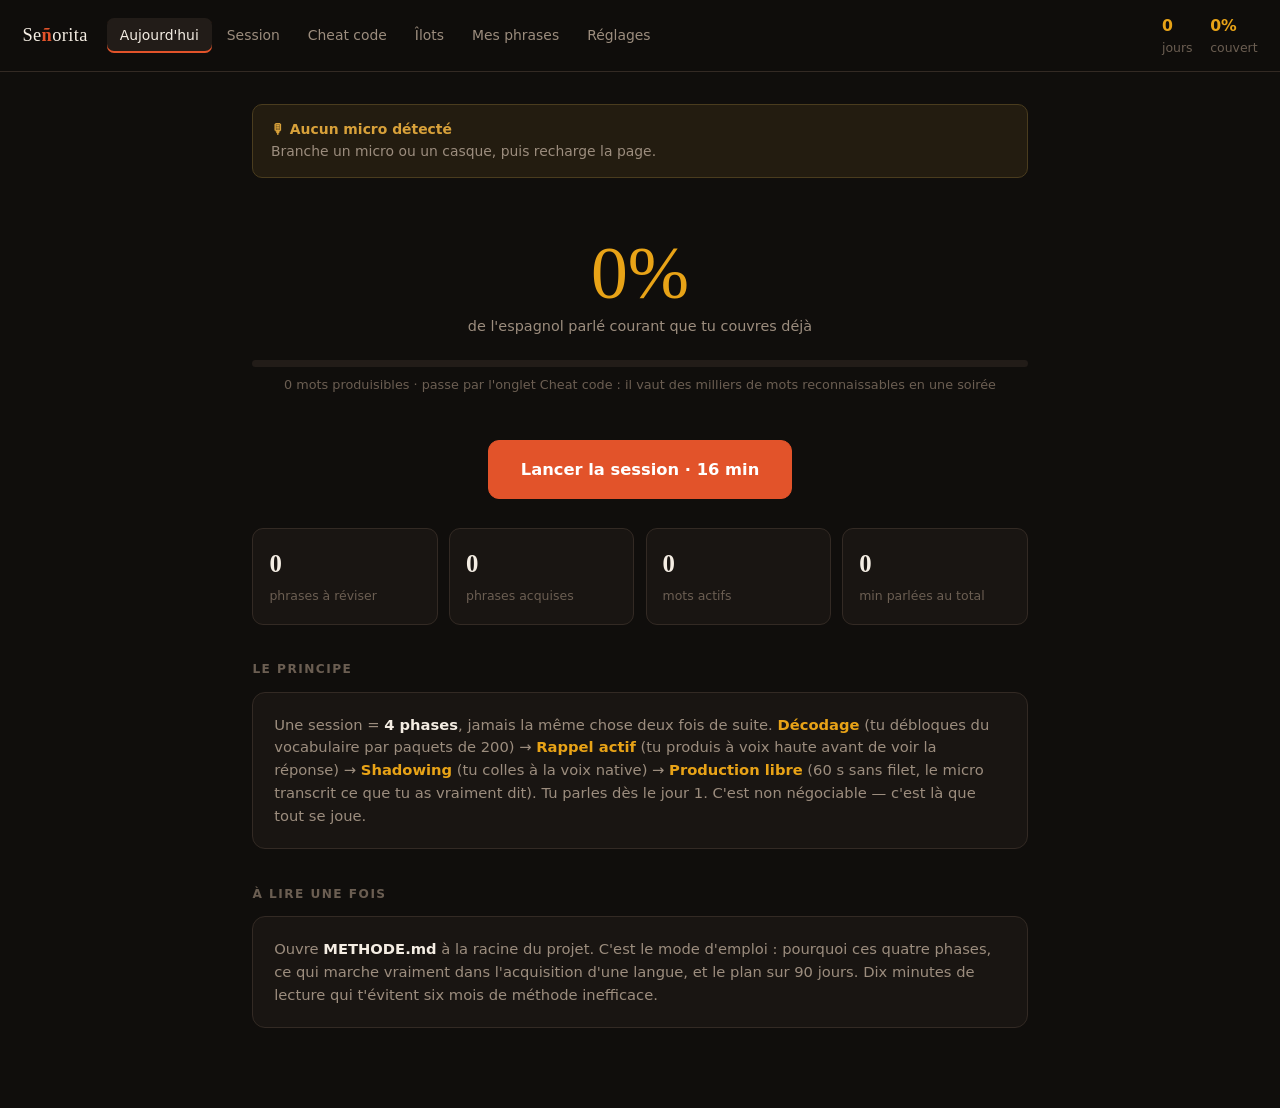
==== index.html @ 1fbf9cd3 "Señorita — plateforme d'apprentissage de l'espagnol sur mesure Plateforme locale pour un francophone" ====
<!DOCTYPE html>
<html lang="fr">
<head>
<meta charset="utf-8">
<meta name="viewport" content="width=device-width,initial-scale=1,viewport-fit=cover">
<title>Señorita — ton espagnol, en 16 minutes par jour</title>
<link rel="stylesheet" href="css/style.css">
<link rel="icon" href="data:image/svg+xml,<svg xmlns='http://www.w3.org/2000/svg' viewBox='0 0 100 100'><text y='.9em' font-size='90'>🇪🇸</text></svg>">
</head>
<body>

<header>
  <div class="brand">Se<b>ñ</b>orita</div>
  <nav>
    <button data-v="home" class="on">Aujourd'hui</button>
    <button data-v="session">Session</button>
    <button data-v="rules">Cheat&nbsp;code</button>
    <button data-v="islands">Îlots</button>
    <button data-v="mine">Mes phrases</button>
    <button data-v="set">Réglages</button>
  </nav>
  <div class="hstat">
    <div><b id="h-streak">0</b>jours</div>
    <div><b id="h-cov">0%</b>couvert</div>
  </div>
</header>

<main>

<!-- ══════════ AUJOURD'HUI ══════════ -->
<section class="view on" id="v-home">
  <div class="hero">
    <div class="big-n" id="cov-n">0%</div>
    <div class="big-l">de l'espagnol parlé courant que tu couvres déjà</div>
    <div class="bar"><i id="cov-bar" style="width:0%"></i></div>
    <div class="tap-hint" id="cov-detail"></div>
  </div>

  <div class="row" style="justify-content:center;margin:1.8rem 0">
    <button class="btn pri big" id="go">Lancer la session · 16 min</button>
  </div>

  <div class="grid3">
    <div class="tile"><b id="t-due">0</b><span>phrases à réviser</span></div>
    <div class="tile"><b id="t-mast">0</b><span>phrases acquises</span></div>
    <div class="tile"><b id="t-words">0</b><span>mots actifs</span></div>
    <div class="tile"><b id="t-spoken">0</b><span>min parlées au total</span></div>
  </div>

  <h3>Le principe</h3>
  <div class="card">
    <p style="color:var(--mut);font-size:.92rem">
      Une session = <b style="color:var(--tx)">4 phases</b>, jamais la même chose deux fois de suite.
      <b style="color:var(--gold)">Décodage</b> (tu débloques du vocabulaire par paquets de 200) →
      <b style="color:var(--gold)">Rappel actif</b> (tu produis à voix haute avant de voir la réponse) →
      <b style="color:var(--gold)">Shadowing</b> (tu colles à la voix native) →
      <b style="color:var(--gold)">Production libre</b> (60 s sans filet, le micro transcrit ce que tu as vraiment dit).
      Tu parles dès le jour 1. C'est non négociable — c'est là que tout se joue.
    </p>
  </div>

  <h3>À lire une fois</h3>
  <div class="card">
    <p style="color:var(--mut);font-size:.92rem">
      Ouvre <b style="color:var(--tx)">METHODE.md</b> à la racine du projet. C'est le mode d'emploi :
      pourquoi ces quatre phases, ce qui marche vraiment dans l'acquisition d'une langue,
      et le plan sur 90 jours. Dix minutes de lecture qui t'évitent six mois de méthode inefficace.
    </p>
  </div>
</section>

<!-- ══════════ SESSION ══════════ -->
<section class="view" id="v-session">
  <div class="phase-bar" id="pbar"><div></div><div></div><div></div><div></div></div>
  <div class="phase-name" id="pname">—</div>
  <div class="phase-why" id="pwhy"></div>
  <div id="stage"></div>
</section>

<!-- ══════════ CHEAT CODE ══════════ -->
<section class="view" id="v-rules">
  <h2>Le cheat code francophone</h2>
  <p class="sub">
    Tu n'es pas à zéro. Le français et l'espagnol partagent environ 75 % de leur lexique,
    et les correspondances sont <em>mécaniques</em>. Onze règles, quelques milliers de mots.
    Coche une règle quand tu peux l'appliquer les yeux fermés — elle compte alors dans ta couverture.
  </p>
  <div id="rules-list"></div>
</section>

<!-- ══════════ ÎLOTS ══════════ -->
<section class="view" id="v-islands">
  <h2>Îlots de fluidité</h2>
  <p class="sub">
    Six monologues à toi, écrits une fois puis polis jusqu'à ce qu'ils sortent sans réfléchir.
    C'est la triche la plus honnête qui existe : dès le premier mois, sur ces six sujets,
    tu parles comme quelqu'un de bien plus avancé. Et ces sujets couvrent 80 % des vraies conversations.
  </p>
  <div class="warn-box">
    Écris-les d'abord en français, puis traduis-les <em>toi-même</em> avec les phrases du corpus.
    Ne colle pas une traduction automatique : ce que tu n'as pas construit, tu ne le retiens pas.
  </div>
  <div id="islands-list"></div>
</section>

<!-- ══════════ MES PHRASES ══════════ -->
<section class="view" id="v-mine">
  <h2>Sentence mining</h2>
  <p class="sub">
    La partie qui rend cette plateforme <em>tienne</em>. Tu regardes une série, tu tombes sur une
    phrase que tu veux pouvoir dire : tu la mets ici. Elle entre dans la répétition espacée
    exactement comme le reste. C'est comme ça qu'on sort du vocabulaire générique.
  </p>
  <div class="card">
    <label class="field"><span>En espagnol</span><input id="m-es" placeholder="No me lo puedo creer."></label>
    <label class="field"><span>En français</span><input id="m-fr" placeholder="J'arrive pas à y croire."></label>
    <label class="field"><span>Note (facultatif) — d'où ça vient, pourquoi tu la gardes</span><input id="m-note" placeholder="Vu dans La Casa de Papel"></label>
    <button class="btn pri" id="m-add">Ajouter au deck</button>
  </div>
  <h3>Ton deck personnel <span id="m-count"></span></h3>
  <div id="mined-list"></div>
</section>

<!-- ══════════ RÉGLAGES ══════════ -->
<section class="view" id="v-set">
  <h2>Réglages</h2>
  <p class="sub">Cale la machine sur ton rythme réel, pas sur celui que tu voudrais avoir.</p>
  <div class="card">
    <label class="field"><span>Voix espagnole</span><select id="s-voice"></select></label>
    <label class="field"><span>Vitesse de la voix — <b id="s-rate-v">0.9</b>×</span>
      <input type="range" id="s-rate" min="0.5" max="1.2" step="0.05" style="width:100%;accent-color:var(--acc)"></label>
    <label class="field"><span>Nouvelles phrases par jour — <b id="s-new-v">8</b></span>
      <input type="range" id="s-new" min="3" max="25" step="1" style="width:100%;accent-color:var(--acc)"></label>
    <label class="field"><span>Durée de session — <b id="s-min-v">16</b> min</span>
      <input type="range" id="s-min" min="8" max="45" step="1" style="width:100%;accent-color:var(--acc)"></label>
  </div>
  <h3>Données</h3>
  <div class="card">
    <p style="color:var(--mut);font-size:.88rem;margin-bottom:.9rem">
      Tout est stocké dans ton navigateur, en local. Rien ne part nulle part. Pense à exporter de temps en temps.
    </p>
    <div class="row">
      <button class="btn" id="s-export">Exporter (JSON)</button>
      <button class="btn" id="s-import">Importer</button>
      <button class="btn" id="s-reset" style="color:var(--bad)">Tout effacer</button>
    </div>
    <input type="file" id="s-file" accept="application/json" class="hidden">
  </div>
  <h3>Diagnostic</h3>
  <div class="card">
    <p id="diag" style="color:var(--mut);font-size:.86rem"></p>
    <button class="btn" id="s-mic-retry" style="margin-top:.9rem">Retester le micro</button>
  </div>
</section>

</main>

<script src="js/corpus.js"></script>
<script src="js/srs.js"></script>
<script src="js/speech.js"></script>
<script src="js/app.js"></script>
</body>
</html>
---- css/style.css ----
/* ── SEÑORITA ─────────────────────────────────────────────── */

:root{
  --bg:#100e0c; --surf:#191512; --surf2:#221c18; --line:#332a24;
  --tx:#f4ede3; --mut:#9c8d7e; --dim:#6b5e52;
  --acc:#e2532a;      /* terracotta */
  --gold:#e8a317;
  --ok:#5fa860; --warn:#d8a13a; --bad:#c8503f;
  --sans:-apple-system,BlinkMacSystemFont,"Segoe UI",Inter,system-ui,sans-serif;
  --serif:"Iowan Old Style","Palatino Linotype",Palatino,Georgia,ui-serif,serif;
}

*{box-sizing:border-box;margin:0;padding:0}
html,body{height:100%}
body{
  background:var(--bg); color:var(--tx); font-family:var(--sans);
  font-size:16px; line-height:1.55; -webkit-font-smoothing:antialiased;
  overflow-x:hidden;
}
button{font:inherit;color:inherit;background:none;border:none;cursor:pointer}
input,textarea{font:inherit;color:inherit}

/* ── Chrome ─────────────────────────────────────────────── */
header{
  position:sticky;top:0;z-index:50;display:flex;align-items:center;gap:1.2rem;
  padding:.85rem 1.4rem;background:rgba(16,14,12,.9);backdrop-filter:blur(14px);
  border-bottom:1px solid var(--line);
}
.brand{font-family:var(--serif);font-size:1.15rem;letter-spacing:.02em;white-space:nowrap}
.brand b{color:var(--acc);font-weight:600}
nav{display:flex;gap:.15rem;flex:1;overflow-x:auto;scrollbar-width:none}
nav::-webkit-scrollbar{display:none}
nav button{
  padding:.42rem .8rem;border-radius:7px;color:var(--mut);font-size:.87rem;
  white-space:nowrap;transition:.15s;
}
nav button:hover{color:var(--tx);background:var(--surf2)}
nav button.on{color:var(--tx);background:var(--surf2);box-shadow:inset 0 -2px 0 var(--acc)}
.hstat{display:flex;gap:1.1rem;font-size:.78rem;color:var(--dim);white-space:nowrap}
.hstat b{display:block;font-size:.98rem;color:var(--gold);font-weight:600;font-variant-numeric:tabular-nums}

main{max-width:820px;margin:0 auto;padding:2rem 1.4rem 5rem}
.view{display:none;animation:in .25s ease}
.view.on{display:block}
@keyframes in{from{opacity:0;transform:translateY(6px)}to{opacity:1;transform:none}}

h2{font-family:var(--serif);font-size:1.65rem;font-weight:500;margin-bottom:.35rem}
.sub{color:var(--mut);font-size:.92rem;margin-bottom:1.6rem}
h3{font-size:.76rem;text-transform:uppercase;letter-spacing:.12em;color:var(--dim);margin:2.2rem 0 .8rem}

.card{background:var(--surf);border:1px solid var(--line);border-radius:13px;padding:1.3rem}
.card+.card{margin-top:.7rem}

/* ── Boutons ─────────────────────────────────────────────── */
.btn{
  display:inline-flex;align-items:center;justify-content:center;gap:.5rem;
  padding:.7rem 1.25rem;border-radius:9px;background:var(--surf2);
  border:1px solid var(--line);font-size:.92rem;transition:.15s;
}
.btn:hover{border-color:var(--dim);background:#2a231e}
.btn.pri{background:var(--acc);border-color:var(--acc);color:#fff;font-weight:600}
.btn.pri:hover{background:#f06034}
.btn.big{padding:1rem 2rem;font-size:1.02rem;border-radius:11px}
.btn:disabled{opacity:.35;cursor:not-allowed}
.row{display:flex;gap:.6rem;flex-wrap:wrap}

/* ── Accueil ─────────────────────────────────────────────── */
.hero{text-align:center;padding:2.5rem 0 1rem}
.hero .big-n{font-family:var(--serif);font-size:4.6rem;line-height:1;color:var(--gold);font-variant-numeric:tabular-nums}
.hero .big-l{color:var(--mut);font-size:.9rem;margin-top:.3rem}
.bar{height:7px;background:var(--surf2);border-radius:4px;overflow:hidden;margin:1.4rem 0 .5rem}
.bar i{display:block;height:100%;background:linear-gradient(90deg,var(--acc),var(--gold));border-radius:4px;transition:width .6s cubic-bezier(.2,.8,.2,1)}
.grid3{display:grid;grid-template-columns:repeat(auto-fit,minmax(150px,1fr));gap:.7rem;margin-top:1.4rem}
.tile{background:var(--surf);border:1px solid var(--line);border-radius:11px;padding:1rem}
.tile b{display:block;font-size:1.55rem;font-family:var(--serif);color:var(--tx);font-variant-numeric:tabular-nums}
.tile span{font-size:.78rem;color:var(--dim)}

/* ── Session ─────────────────────────────────────────────── */
.phase-bar{display:flex;gap:4px;margin-bottom:1.8rem}
.phase-bar div{flex:1;height:3px;background:var(--surf2);border-radius:2px}
.phase-bar div.on{background:var(--acc)}
.phase-bar div.past{background:var(--dim)}
.phase-name{font-size:.74rem;text-transform:uppercase;letter-spacing:.14em;color:var(--acc);margin-bottom:.25rem}
.phase-why{font-size:.85rem;color:var(--mut);margin-bottom:1.8rem}

.stage{
  background:var(--surf);border:1px solid var(--line);border-radius:16px;
  padding:2.4rem 1.8rem;text-align:center;min-height:230px;
  display:flex;flex-direction:column;justify-content:center;gap:1rem;
}
.prompt-fr{font-size:1.3rem;color:var(--tx);line-height:1.4}
.answer-es{font-family:var(--serif);font-size:2rem;line-height:1.35;color:var(--gold)}
.answer-es.sm{font-size:1.5rem}
.note{font-size:.85rem;color:var(--mut);border-left:2px solid var(--acc);padding-left:.8rem;text-align:left;margin:0 auto;max-width:34rem}
.hidden{display:none!important}
.tap-hint{font-size:.8rem;color:var(--dim)}

.grades{display:grid;grid-template-columns:repeat(4,1fr);gap:.5rem;margin-top:1.1rem}
.grades button{padding:.75rem .4rem;border-radius:9px;border:1px solid var(--line);background:var(--surf);font-size:.83rem;transition:.15s}
.grades button:hover{background:var(--surf2);border-color:var(--dim)}
.grades button small{display:block;font-size:.68rem;color:var(--dim);margin-top:.15rem}
.grades button[data-g="1"]:hover{border-color:var(--bad)}
.grades button[data-g="3"]:hover{border-color:var(--ok)}

/* ── Voix ─────────────────────────────────────────────── */
.mic{
  width:74px;height:74px;border-radius:50%;background:var(--surf2);
  border:2px solid var(--line);display:grid;place-items:center;margin:0 auto;
  font-size:1.6rem;transition:.2s;
}
.mic.live{border-color:var(--acc);background:rgba(226,83,42,.14);animation:pulse 1.4s infinite}
@keyframes pulse{0%,100%{box-shadow:0 0 0 0 rgba(226,83,42,.4)}50%{box-shadow:0 0 0 16px rgba(226,83,42,0)}}
.transcript{font-family:var(--serif);font-size:1.15rem;color:var(--mut);min-height:2.2rem;line-height:1.5}
.w-ok{color:var(--ok)}
.w-no{color:var(--bad);text-decoration:underline wavy var(--bad) 1px;text-underline-offset:4px}
.scoreline{font-size:.85rem;color:var(--dim)}
.speed{display:flex;align-items:center;gap:.6rem;justify-content:center;font-size:.8rem;color:var(--dim)}
.speed input{width:130px;accent-color:var(--acc)}

/* ── Règles / cheat code ─────────────────────────────────── */
.rule{background:var(--surf);border:1px solid var(--line);border-radius:13px;padding:1.2rem;margin-bottom:.7rem}
.rule.danger{border-color:#5a3128}
.rule.got{opacity:.55}
.rule-h{display:flex;align-items:baseline;gap:.7rem;flex-wrap:wrap}
.rule-h b{font-family:var(--serif);font-size:1.2rem;color:var(--gold)}
.rule.danger .rule-h b{color:var(--bad)}
.gain{font-size:.72rem;color:var(--acc);background:rgba(226,83,42,.12);padding:.14rem .5rem;border-radius:5px}
.rule p{color:var(--mut);font-size:.89rem;margin:.5rem 0 .9rem}
.exs{display:grid;gap:.3rem}
.ex{display:grid;grid-template-columns:1fr auto 1fr;gap:.7rem;align-items:center;font-size:.92rem;padding:.35rem .6rem;background:var(--surf2);border-radius:7px}
.ex .a{color:var(--mut);text-align:right}
.ex .arr{color:var(--dim);font-size:.75rem}
.ex .b{font-family:var(--serif);color:var(--tx);cursor:pointer}
.ex .b:hover{color:var(--gold)}

/* ── Îlots ─────────────────────────────────────────────── */
.island textarea{
  width:100%;min-height:110px;background:var(--bg);border:1px solid var(--line);
  border-radius:9px;padding:.8rem;font-family:var(--serif);font-size:1.02rem;
  line-height:1.6;resize:vertical;margin-top:.7rem;
}
.island textarea:focus{outline:none;border-color:var(--acc)}
.why{font-size:.8rem;color:var(--dim);font-style:italic;margin-top:.3rem}

/* ── Divers ─────────────────────────────────────────────── */
.mined-row{display:flex;gap:.5rem;align-items:center;padding:.55rem .8rem;background:var(--surf2);border-radius:8px;margin-bottom:.35rem;font-size:.9rem}
.mined-row .es{font-family:var(--serif);color:var(--gold);flex:1}
.mined-row .fr{color:var(--mut);flex:1}
.mined-row button{color:var(--dim);font-size:1.1rem}
.field{display:block;margin-bottom:.6rem}
.field span{display:block;font-size:.76rem;color:var(--dim);margin-bottom:.25rem}
.field input{width:100%;background:var(--bg);border:1px solid var(--line);border-radius:8px;padding:.65rem .8rem}
.field input:focus{outline:none;border-color:var(--acc)}
.warn-box{background:rgba(216,161,58,.09);border:1px solid #4a3c1e;border-radius:10px;padding:.9rem 1.1rem;font-size:.87rem;color:var(--warn);margin-bottom:1.2rem}
.done{text-align:center;padding:3rem 1rem}
.done .k{font-family:var(--serif);font-size:3rem;color:var(--gold)}
select{background:var(--surf2);border:1px solid var(--line);border-radius:8px;padding:.5rem .7rem}

@media (max-width:620px){
  header{gap:.7rem;padding:.7rem .9rem}
  .hstat{display:none}
  main{padding:1.4rem .9rem 4rem}
  .answer-es{font-size:1.6rem}
  .stage{padding:1.8rem 1.1rem}
  .ex{grid-template-columns:1fr;gap:.15rem;text-align:left}
  .ex .a{text-align:left}
  .ex .arr{display:none}
}
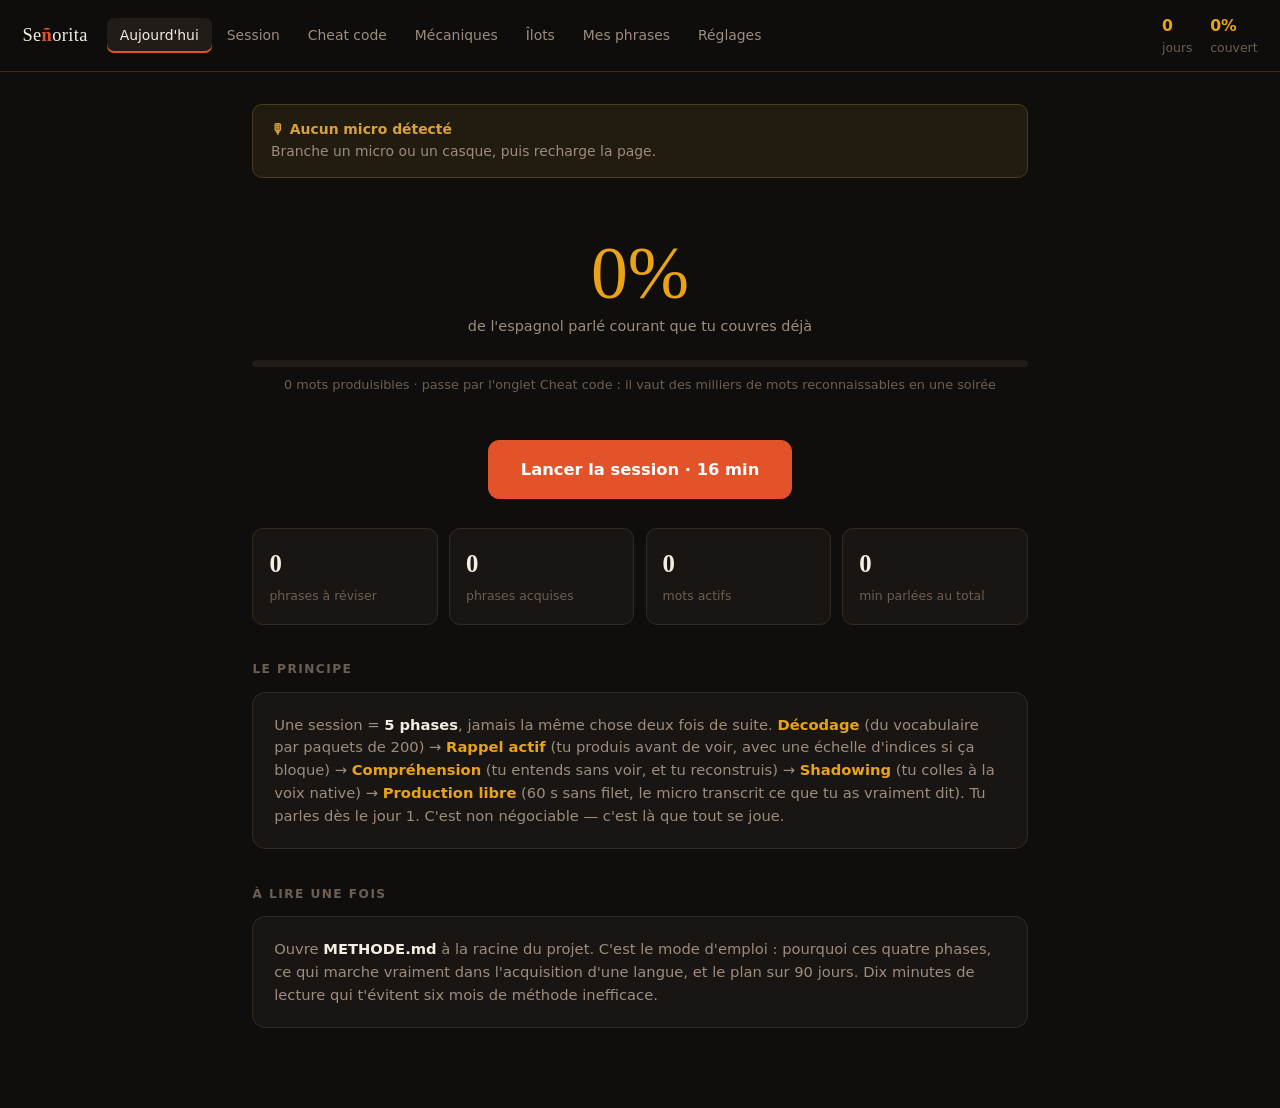
==== commit e7b3c960: "Cinq phases, échelle d'indices, Mécaniques et univers visuel L'utilisateur rapporte « j'ai vraiment " ====
--- a/index.html
+++ b/index.html
@@ -9,12 +9,15 @@
 </head>
 <body>
 
+<div id="ambience"><i></i><i></i></div>
+
 <header>
   <div class="brand">Se<b>ñ</b>orita</div>
   <nav>
     <button data-v="home" class="on">Aujourd'hui</button>
     <button data-v="session">Session</button>
     <button data-v="rules">Cheat&nbsp;code</button>
+    <button data-v="meca">Mécaniques</button>
     <button data-v="islands">Îlots</button>
     <button data-v="mine">Mes phrases</button>
     <button data-v="set">Réglages</button>
@@ -50,9 +53,10 @@
   <h3>Le principe</h3>
   <div class="card">
     <p style="color:var(--mut);font-size:.92rem">
-      Une session = <b style="color:var(--tx)">4 phases</b>, jamais la même chose deux fois de suite.
-      <b style="color:var(--gold)">Décodage</b> (tu débloques du vocabulaire par paquets de 200) →
-      <b style="color:var(--gold)">Rappel actif</b> (tu produis à voix haute avant de voir la réponse) →
+      Une session = <b style="color:var(--tx)">5 phases</b>, jamais la même chose deux fois de suite.
+      <b style="color:var(--gold)">Décodage</b> (du vocabulaire par paquets de 200) →
+      <b style="color:var(--gold)">Rappel actif</b> (tu produis avant de voir, avec une échelle d'indices si ça bloque) →
+      <b style="color:var(--gold)">Compréhension</b> (tu entends sans voir, et tu reconstruis) →
       <b style="color:var(--gold)">Shadowing</b> (tu colles à la voix native) →
       <b style="color:var(--gold)">Production libre</b> (60 s sans filet, le micro transcrit ce que tu as vraiment dit).
       Tu parles dès le jour 1. C'est non négociable — c'est là que tout se joue.
@@ -71,7 +75,7 @@
 
 <!-- ══════════ SESSION ══════════ -->
 <section class="view" id="v-session">
-  <div class="phase-bar" id="pbar"><div></div><div></div><div></div><div></div></div>
+  <div class="phase-bar" id="pbar"><div></div><div></div><div></div><div></div><div></div></div>
   <div class="phase-name" id="pname">—</div>
   <div class="phase-why" id="pwhy"></div>
   <div id="stage"></div>
@@ -86,6 +90,22 @@
     Coche une règle quand tu peux l'appliquer les yeux fermés — elle compte alors dans ta couverture.
   </p>
   <div id="rules-list"></div>
+</section>
+
+<!-- ══════════ MÉCANIQUES ══════════ -->
+<section class="view" id="v-meca">
+  <h2>Mécaniques</h2>
+  <p class="sub">
+    Pas des tableaux appris à vide. Chaque mécanique part d'un <em>piège francophone</em> précis,
+    l'explique en une phrase, puis te le fait rater volontairement sur cinq exercices —
+    parce qu'une règle qu'on n'a jamais ratée n'est pas encore apprise.
+  </p>
+  <div class="row" style="margin-bottom:1.4rem">
+    <button class="btn pri" id="meca-tab-p">Les 8 pièges</button>
+    <button class="btn" id="meca-tab-c">Conjugaison</button>
+  </div>
+  <div id="meca-list"></div>
+  <div id="conj-list" class="hidden"></div>
 </section>
 
 <!-- ══════════ ÎLOTS ══════════ -->
@@ -126,8 +146,15 @@
   <h2>Réglages</h2>
   <p class="sub">Cale la machine sur ton rythme réel, pas sur celui que tu voudrais avoir.</p>
   <div class="card">
+    <div id="audio-state"></div>
     <label class="field"><span>Voix espagnole</span><select id="s-voice"></select></label>
-    <label class="field"><span>Vitesse de la voix — <b id="s-rate-v">0.9</b>×</span>
+    <h3 style="margin-top:1.4rem">Banc d'essai des voix</h3>
+    <p style="color:var(--dim);font-size:.84rem;margin-bottom:.8rem">
+      Écoute la même phrase dans chaque voix installée et garde la moins pénible.
+      Classées par qualité estimée, les meilleures en haut.
+    </p>
+    <div id="voice-lab"></div>
+    <label class="field" style="margin-top:1.4rem"><span>Vitesse de la voix — <b id="s-rate-v">0.9</b>×</span>
       <input type="range" id="s-rate" min="0.5" max="1.2" step="0.05" style="width:100%;accent-color:var(--acc)"></label>
     <label class="field"><span>Nouvelles phrases par jour — <b id="s-new-v">8</b></span>
       <input type="range" id="s-new" min="3" max="25" step="1" style="width:100%;accent-color:var(--acc)"></label>
@@ -157,7 +184,9 @@
 
 <script src="js/corpus.js"></script>
 <script src="js/srs.js"></script>
+<script src="js/grammar.js"></script>
 <script src="js/speech.js"></script>
+<script src="js/audio.js"></script>
 <script src="js/app.js"></script>
 </body>
 </html>
--- a/css/style.css
+++ b/css/style.css
@@ -166,3 +166,54 @@
   .ex .a{text-align:left}
   .ex .arr{display:none}
 }
+
+/* ── Échelle d'indices ───────────────────────────────────── */
+.hint{min-height:0}
+.hint:not(:empty){margin:.4rem 0 .2rem}
+.hint-lab{display:block;font-size:.68rem;text-transform:uppercase;letter-spacing:.14em;color:var(--dim);margin-bottom:.3rem}
+.hint-txt{font-family:var(--serif);font-size:1.6rem;color:var(--gold);letter-spacing:.06em;line-height:1.4}
+
+/* ── Compréhension orale ─────────────────────────────────── */
+.built{min-height:3rem;display:flex;flex-wrap:wrap;gap:.35rem;justify-content:center;align-items:center;
+       padding:.7rem;border:1px dashed var(--line);border-radius:10px;margin:.4rem 0}
+.bank{display:flex;flex-wrap:wrap;gap:.4rem;justify-content:center;margin-top:.6rem}
+.chip{padding:.45rem .75rem;border:1px solid var(--line);border-radius:8px;background:var(--surf2);
+      font-family:var(--serif);font-size:1rem;transition:.12s}
+.chip:hover:not(:disabled){border-color:var(--acc);color:var(--gold)}
+.chip:disabled{opacity:.22;cursor:default}
+.chip.on{border-color:var(--acc);background:rgba(226,83,42,.14);color:var(--gold)}
+
+/* ── Mécaniques ──────────────────────────────────────────── */
+.killer{background:var(--surf2);border-left:2px solid var(--gold);border-radius:0 8px 8px 0;
+        padding:.8rem 1rem;margin:1rem 0;font-size:.9rem;line-height:1.7;color:var(--tx)}
+.drill{margin-top:1.2rem;padding-top:1.1rem;border-top:1px solid var(--line)}
+.drill-q{font-family:var(--serif);font-size:1.15rem;margin-bottom:.8rem;color:var(--tx)}
+.drill-q b{color:var(--acc);letter-spacing:.1em}
+.drill-n{display:inline-block;font-family:var(--sans);font-size:.7rem;color:var(--dim);
+         background:var(--surf2);padding:.15rem .45rem;border-radius:5px;margin-right:.6rem;vertical-align:middle}
+.drill-why{margin-top:.7rem;font-size:.86rem;color:var(--mut);line-height:1.6}
+.drill-done{display:flex;align-items:baseline;gap:.8rem;margin-bottom:.8rem}
+.drill-done b{font-family:var(--serif);font-size:1.8rem;color:var(--gold)}
+.drill-done span{font-size:.88rem;color:var(--mut)}
+.conj{display:grid;grid-template-columns:repeat(auto-fit,minmax(140px,1fr));gap:.4rem;margin-top:.8rem}
+.conj-cell{display:flex;flex-direction:column;align-items:flex-start;gap:.1rem;padding:.5rem .7rem;
+           background:var(--surf2);border:1px solid transparent;border-radius:8px;text-align:left;transition:.12s}
+.conj-cell:hover{border-color:var(--acc)}
+.conj-cell span{font-size:.7rem;color:var(--dim)}
+.conj-cell b{font-family:var(--serif);font-size:1.05rem;color:var(--tx);font-weight:500}
+
+/* ── Univers ─────────────────────────────────────────────
+   Ambiance de fond liée au thème de la phrase en cours.
+   Volontairement très basse en opacité : c'est un décor,
+   pas une illustration. Si ça attire l'œil, c'est raté. */
+#ambience{position:fixed;inset:0;z-index:-1;pointer-events:none;background:var(--bg)}
+#ambience i{
+  position:absolute;inset:0;background-size:cover;background-position:center;
+  opacity:0;transition:opacity 1.1s ease;filter:saturate(.85);
+}
+#ambience i.on{opacity:.17}
+#ambience::after{
+  content:"";position:absolute;inset:0;
+  background:radial-gradient(ellipse at 50% 35%,transparent 0%,var(--bg) 78%),
+             linear-gradient(180deg,rgba(16,14,12,.72) 0%,rgba(16,14,12,.42) 40%,var(--bg) 100%);
+}
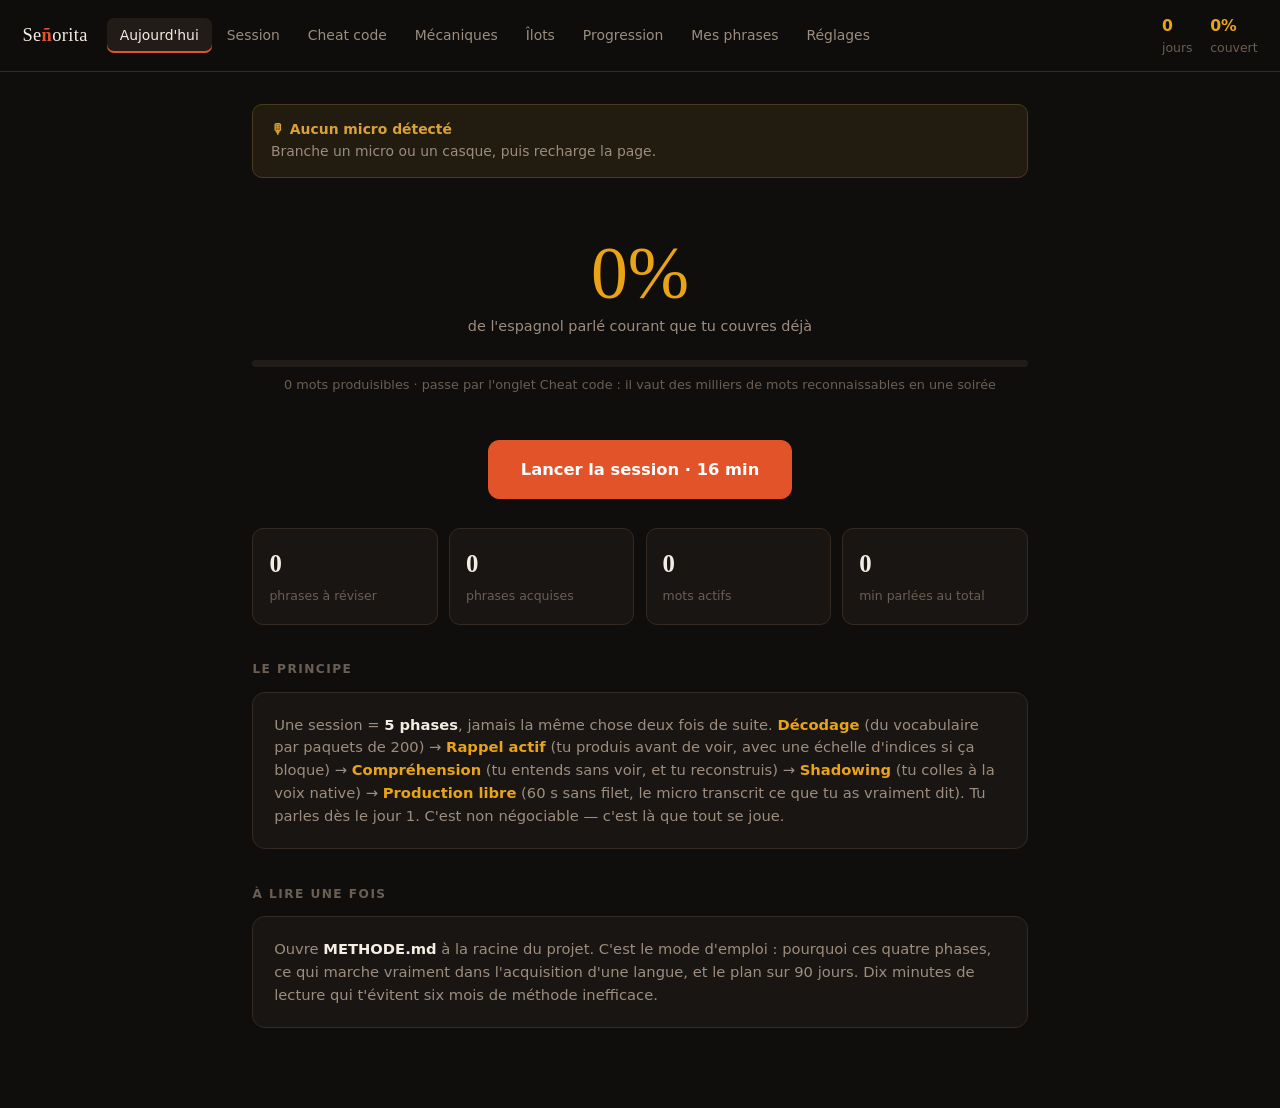
==== commit aff7f6c6: "Vue Progression : historique, assiduité, et alerte de sauvegarde « Ça enregistre et suit mes avancée" ====
--- a/index.html
+++ b/index.html
@@ -19,6 +19,7 @@
     <button data-v="rules">Cheat&nbsp;code</button>
     <button data-v="meca">Mécaniques</button>
     <button data-v="islands">Îlots</button>
+    <button data-v="prog">Progression</button>
     <button data-v="mine">Mes phrases</button>
     <button data-v="set">Réglages</button>
   </nav>
@@ -123,6 +124,25 @@
   <div id="islands-list"></div>
 </section>
 
+<!-- ══════════ PROGRESSION ══════════ -->
+<section class="view" id="v-prog">
+  <h2>Progression</h2>
+  <p class="sub">
+    Tout est enregistré depuis le premier jour. Voilà ce que ça donne — sans arrondi flatteur.
+  </p>
+  <div id="prog-backup"></div>
+  <h3>Assiduité — 12 dernières semaines</h3>
+  <div class="card"><div id="heat"></div><div id="heat-leg"></div></div>
+  <h3>Courbe de couverture</h3>
+  <div class="card"><div id="curve"></div></div>
+  <h3>Totaux</h3>
+  <div class="grid3" id="prog-tiles"></div>
+  <h3>Les phrases qui te résistent</h3>
+  <div class="card"><div id="hard"></div></div>
+  <h3>Mécaniques</h3>
+  <div class="card"><div id="prog-meca"></div></div>
+</section>
+
 <!-- ══════════ MES PHRASES ══════════ -->
 <section class="view" id="v-mine">
   <h2>Sentence mining</h2>
--- a/css/style.css
+++ b/css/style.css
@@ -217,3 +217,11 @@
   background:radial-gradient(ellipse at 50% 35%,transparent 0%,var(--bg) 78%),
              linear-gradient(180deg,rgba(16,14,12,.72) 0%,rgba(16,14,12,.42) 40%,var(--bg) 100%);
 }
+
+/* ── Progression ─────────────────────────────────────────── */
+#heat{display:grid;grid-template-rows:repeat(7,1fr);grid-auto-flow:column;gap:3px;overflow-x:auto;padding-bottom:.4rem}
+#heat i,#heat-leg i{width:12px;height:12px;border-radius:3px;display:inline-block}
+#heat-leg i{margin:0 1px;vertical-align:-2px}
+.h0{background:var(--surf2)} .h1{background:#4a3320} .h2{background:#8a4a24}
+.h3{background:#c25a2c} .h4{background:var(--gold)}
+#heat-leg{margin-top:.7rem}
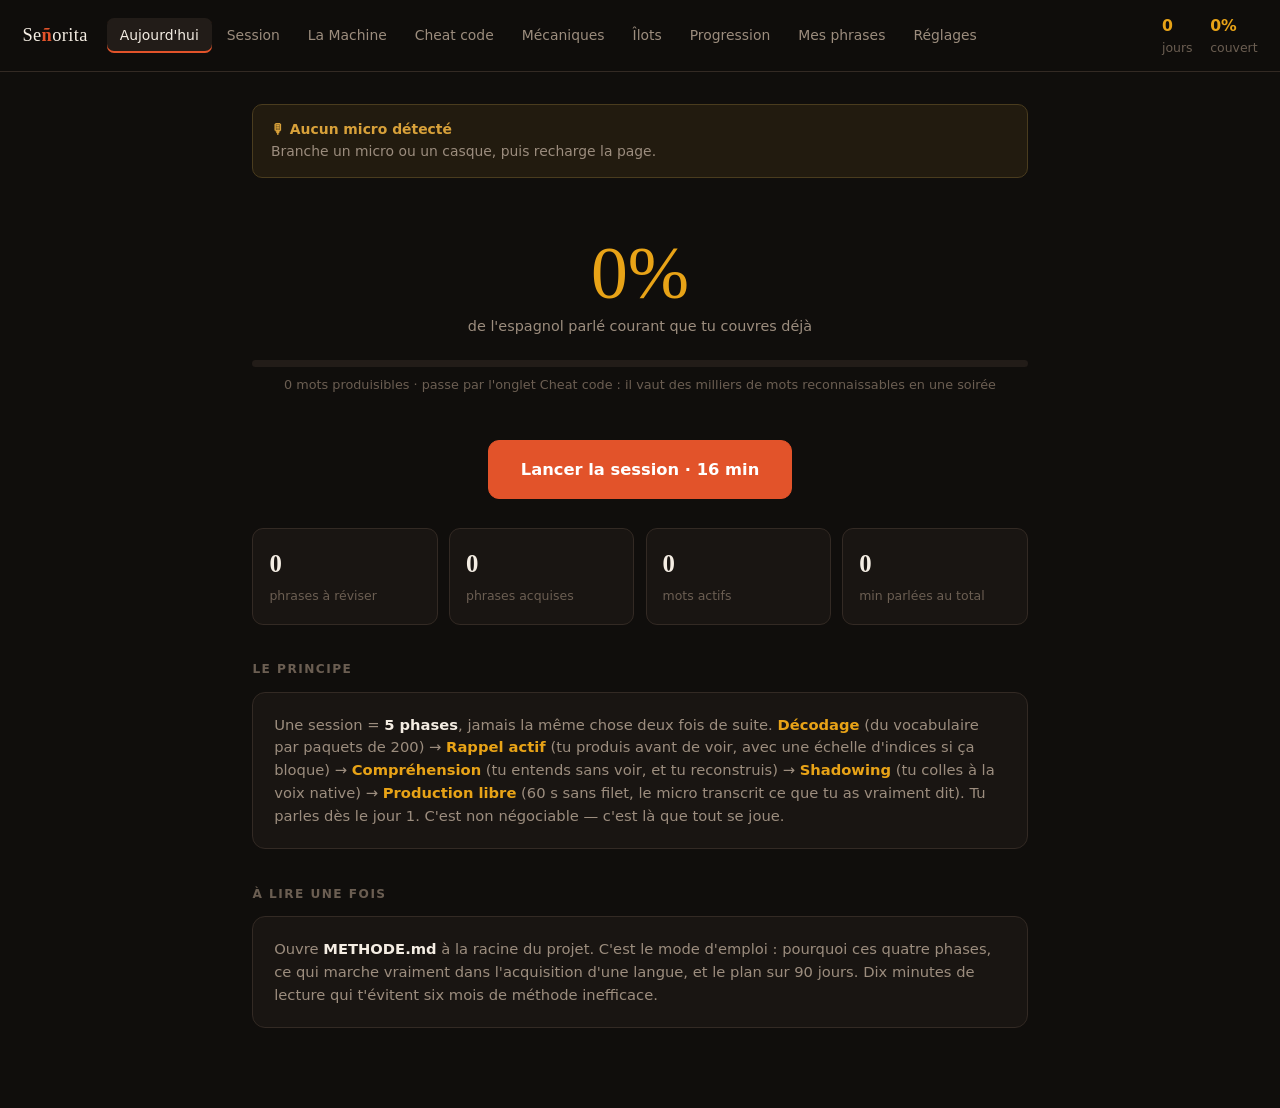
==== commit 5b10908a: "La Machine : construction par accrétion, l'inverse du rappel Tout le reste de l'app repose sur la ré" ====
--- a/index.html
+++ b/index.html
@@ -16,6 +16,7 @@
   <nav>
     <button data-v="home" class="on">Aujourd'hui</button>
     <button data-v="session">Session</button>
+    <button data-v="machine">La Machine</button>
     <button data-v="rules">Cheat&nbsp;code</button>
     <button data-v="meca">Mécaniques</button>
     <button data-v="islands">Îlots</button>
@@ -82,6 +83,12 @@
   <div id="stage"></div>
 </section>
 
+<!-- ══════════ LA MACHINE ══════════ -->
+<section class="view" id="v-machine">
+  <div id="mach-home"></div>
+  <div id="mach-run" class="hidden"></div>
+</section>
+
 <!-- ══════════ CHEAT CODE ══════════ -->
 <section class="view" id="v-rules">
   <h2>Le cheat code francophone</h2>
@@ -131,6 +138,9 @@
     Tout est enregistré depuis le premier jour. Voilà ce que ça donne — sans arrondi flatteur.
   </p>
   <div id="prog-backup"></div>
+  <h3>Synchronisation</h3>
+  <div class="card" id="sync-box"></div>
+
   <h3>Assiduité — 12 dernières semaines</h3>
   <div class="card"><div id="heat"></div><div id="heat-leg"></div></div>
   <h3>Courbe de couverture</h3>
@@ -205,8 +215,10 @@
 <script src="js/corpus.js"></script>
 <script src="js/srs.js"></script>
 <script src="js/grammar.js"></script>
+<script src="js/machine.js"></script>
 <script src="js/speech.js"></script>
 <script src="js/audio.js"></script>
+<script src="js/sync.js"></script>
 <script src="js/app.js"></script>
 </body>
 </html>
--- a/css/style.css
+++ b/css/style.css
@@ -225,3 +225,46 @@
 .h0{background:var(--surf2)} .h1{background:#4a3320} .h2{background:#8a4a24}
 .h3{background:#c25a2c} .h4{background:var(--gold)}
 #heat-leg{margin-top:.7rem}
+
+/* ── Synchro ─────────────────────────────────────────────── */
+.sync-code{
+  font-family:ui-monospace,SFMono-Regular,Menlo,monospace;font-size:1.15rem;letter-spacing:.06em;
+  color:var(--gold);background:var(--bg);border:1px solid var(--line);border-radius:9px;
+  padding:.8rem 1rem;text-align:center;user-select:all;word-break:break-all;
+}
+
+/* ── La Machine ──────────────────────────────────────────── */
+.mach-stage{
+  background:var(--surf);border:1px solid var(--line);border-radius:16px;
+  padding:2.2rem 1.8rem;min-height:300px;display:flex;flex-direction:column;
+  justify-content:center;gap:1.1rem;text-align:center;
+}
+.mach-step{font-size:.7rem;text-transform:uppercase;letter-spacing:.16em;color:var(--dim)}
+.mach-neuf{
+  display:inline-flex;align-items:baseline;gap:.6rem;padding:.5rem 1rem;
+  background:rgba(232,163,23,.11);border:1px solid #5c4415;border-radius:9px;margin:0 auto;
+}
+.mach-neuf b{font-family:var(--serif);font-size:1.35rem;color:var(--gold)}
+.mach-neuf span{font-size:.88rem;color:var(--mut)}
+.mach-say{font-size:1.45rem;line-height:1.4;color:var(--tx);max-width:36rem;margin:0 auto}
+.mach-es{font-family:var(--serif);font-size:1.9rem;line-height:1.4;color:var(--tx);max-width:38rem;margin:0 auto}
+.mach-es em{color:var(--gold);font-style:normal;background:rgba(232,163,23,.1);
+            border-radius:5px;padding:.05em .18em;box-decoration-break:clone}
+.mach-note{font-size:.87rem;color:var(--mut);border-left:2px solid var(--acc);
+           padding-left:.9rem;text-align:left;max-width:36rem;margin:0 auto;line-height:1.65}
+.mach-bar{display:flex;gap:2px;margin-bottom:1.6rem}
+.mach-bar i{flex:1;height:3px;background:var(--surf2);border-radius:2px;transition:.3s}
+.mach-bar i.past{background:var(--dim)}
+.mach-bar i.on{background:var(--gold)}
+.mach-card{background:var(--surf);border:1px solid var(--line);border-radius:14px;
+           padding:1.5rem;margin-bottom:.8rem;cursor:pointer;transition:.15s}
+.mach-card:hover{border-color:var(--acc)}
+.mach-card h4{font-family:var(--serif);font-size:1.3rem;font-weight:500;color:var(--gold);margin-bottom:.2rem}
+.mach-card .sous{font-size:.82rem;color:var(--dim);margin-bottom:.8rem}
+.mach-card p{font-size:.9rem;color:var(--mut);line-height:1.65}
+.mach-final{
+  background:linear-gradient(160deg,rgba(226,83,42,.13),rgba(232,163,23,.06));
+  border:1px solid #5c3a20;border-radius:16px;padding:2.2rem 1.6rem;text-align:center;
+}
+.mach-final .big{font-family:var(--serif);font-size:1.75rem;line-height:1.45;color:var(--gold);margin:1rem auto;max-width:38rem}
+.mach-final .tr{font-size:.95rem;color:var(--mut);max-width:36rem;margin:0 auto 1.4rem}
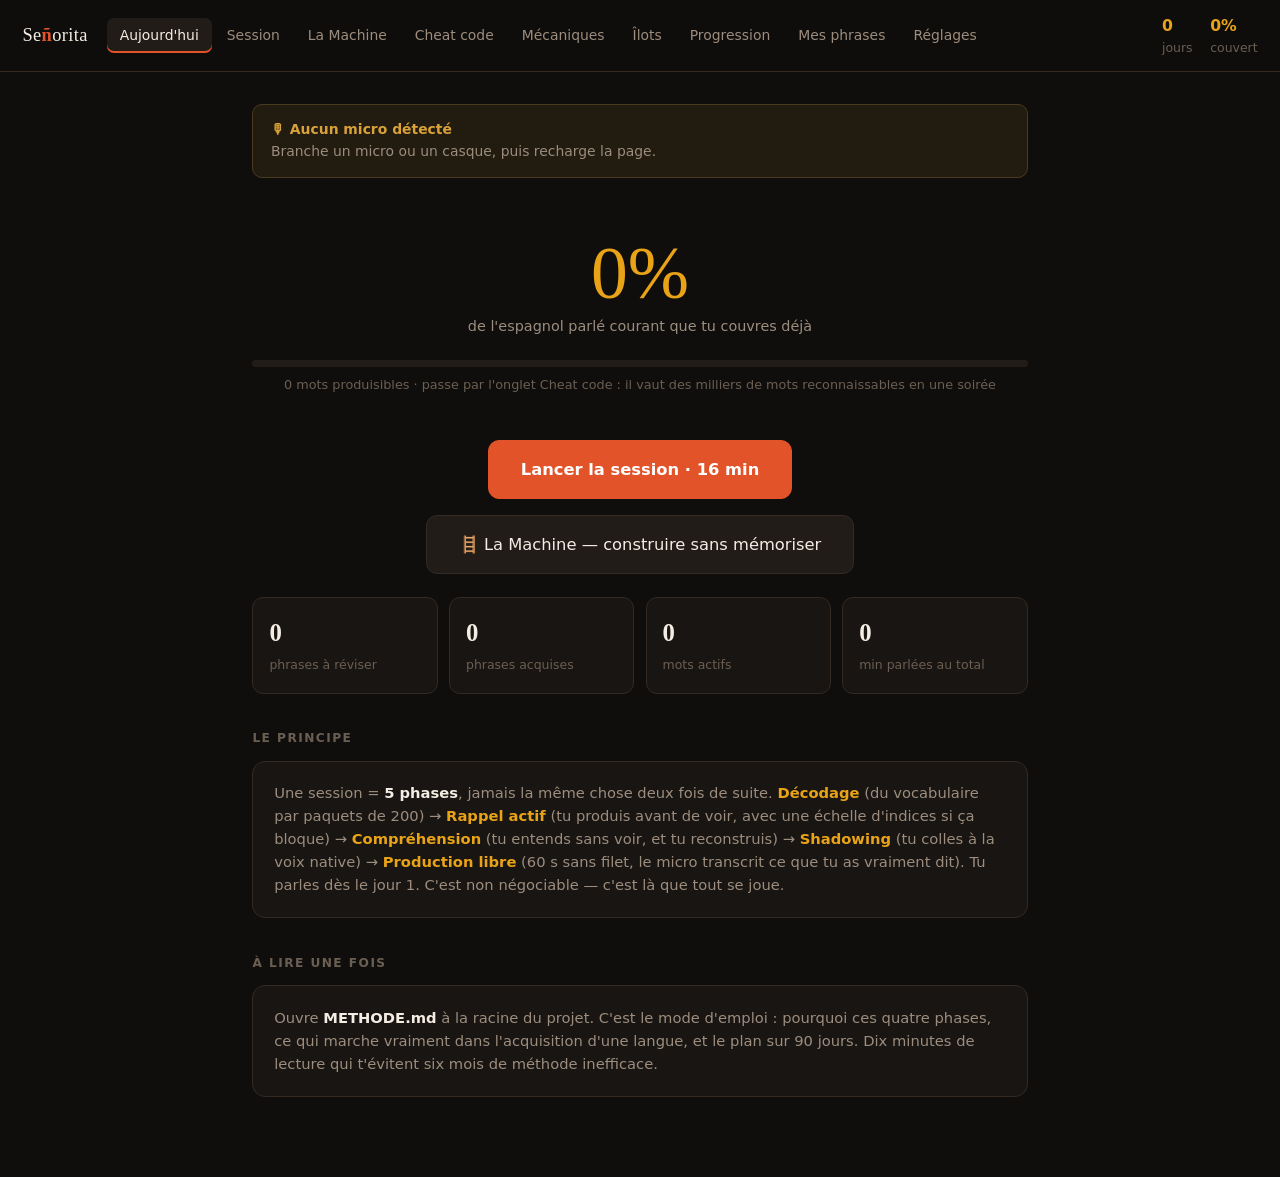
==== commit 309815f0: "Navigation : six onglets sur neuf étaient invisibles sur mobile L'utilisateur n'a pas trouvé La Mach" ====
--- a/index.html
+++ b/index.html
@@ -41,8 +41,11 @@
     <div class="tap-hint" id="cov-detail"></div>
   </div>
 
-  <div class="row" style="justify-content:center;margin:1.8rem 0">
+  <div class="row" style="justify-content:center;margin:1.8rem 0 1rem">
     <button class="btn pri big" id="go">Lancer la session · 16 min</button>
+  </div>
+  <div class="row" style="justify-content:center;margin-bottom:1.4rem">
+    <button class="btn big" id="go-machine">🪜 La Machine — construire sans mémoriser</button>
   </div>
 
   <div class="grid3">
--- a/css/style.css
+++ b/css/style.css
@@ -268,3 +268,14 @@
 }
 .mach-final .big{font-family:var(--serif);font-size:1.75rem;line-height:1.45;color:var(--gold);margin:1rem auto;max-width:38rem}
 .mach-final .tr{font-size:.95rem;color:var(--mut);max-width:36rem;margin:0 auto 1.4rem}
+
+/* ── Navigation : neuf onglets ne tiennent pas sur un téléphone ──
+   En scroll horizontal, six d'entre eux étaient purement invisibles,
+   sans aucun indice qu'il fallait faire glisser. On passe en grille
+   qui s'enroule dès que la largeur manque. */
+@media (max-width:900px){
+  header{flex-wrap:wrap;padding:.7rem .9rem .5rem}
+  .brand{flex:1}
+  nav{flex:0 0 100%;order:3;flex-wrap:wrap;gap:.25rem;margin-top:.5rem;overflow:visible}
+  nav button{font-size:.8rem;padding:.35rem .6rem;background:var(--surf2)}
+}
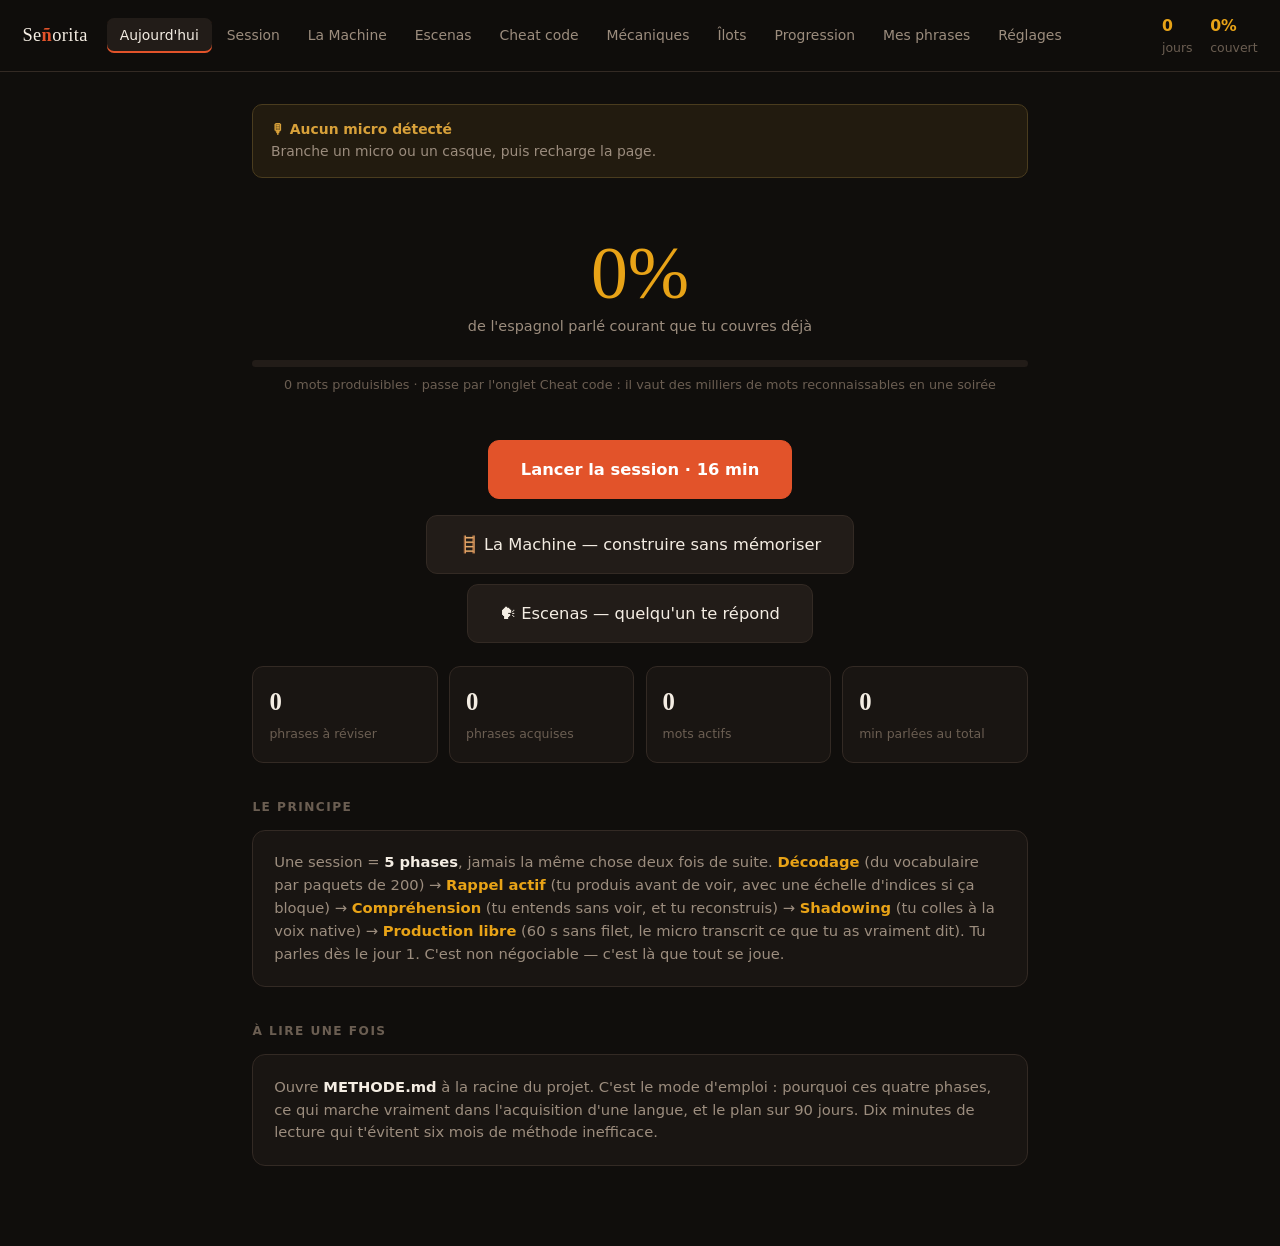
==== commit f6dab842: "Escenas : le premier mode où quelqu'un te répond Audit préalable : huit modes, tous en solo. Récitat" ====
--- a/index.html
+++ b/index.html
@@ -17,6 +17,7 @@
     <button data-v="home" class="on">Aujourd'hui</button>
     <button data-v="session">Session</button>
     <button data-v="machine">La Machine</button>
+    <button data-v="escenas">Escenas</button>
     <button data-v="rules">Cheat&nbsp;code</button>
     <button data-v="meca">Mécaniques</button>
     <button data-v="islands">Îlots</button>
@@ -46,6 +47,7 @@
   </div>
   <div class="row" style="justify-content:center;margin-bottom:1.4rem">
     <button class="btn big" id="go-machine">🪜 La Machine — construire sans mémoriser</button>
+    <button class="btn big" id="go-escenas">🗣 Escenas — quelqu'un te répond</button>
   </div>
 
   <div class="grid3">
@@ -90,6 +92,12 @@
 <section class="view" id="v-machine">
   <div id="mach-home"></div>
   <div id="mach-run" class="hidden"></div>
+</section>
+
+<!-- ══════════ ESCENAS ══════════ -->
+<section class="view" id="v-escenas">
+  <div id="esc-home"></div>
+  <div id="esc-run" class="hidden"></div>
 </section>
 
 <!-- ══════════ CHEAT CODE ══════════ -->
@@ -219,6 +227,7 @@
 <script src="js/srs.js"></script>
 <script src="js/grammar.js"></script>
 <script src="js/machine.js"></script>
+<script src="js/escenas.js"></script>
 <script src="js/speech.js"></script>
 <script src="js/audio.js"></script>
 <script src="js/sync.js"></script>
--- a/css/style.css
+++ b/css/style.css
@@ -279,3 +279,38 @@
   nav{flex:0 0 100%;order:3;flex-wrap:wrap;gap:.25rem;margin-top:.5rem;overflow:visible}
   nav button{font-size:.8rem;padding:.35rem .6rem;background:var(--surf2)}
 }
+
+/* ── Escenas ─────────────────────────────────────────────── */
+.esc-card{background:var(--surf);border:1px solid var(--line);border-radius:14px;padding:1.5rem;margin-bottom:.8rem;transition:.15s}
+.esc-card:hover{border-color:var(--acc)}
+.esc-card h4{font-family:var(--serif);font-size:1.35rem;font-weight:500;color:var(--gold);margin-bottom:.15rem}
+.esc-card .lieu{font-size:.8rem;color:var(--acc);margin-bottom:.7rem}
+.esc-card p{font-size:.9rem;color:var(--mut);line-height:1.65}
+
+.esc-scene{background:var(--surf);border:1px solid var(--line);border-radius:16px;padding:1.8rem 1.5rem}
+.esc-qui{font-size:.72rem;text-transform:uppercase;letter-spacing:.14em;color:var(--acc);margin-bottom:.9rem}
+.esc-onde{display:flex;justify-content:center;gap:4px;height:46px;align-items:center;margin:.6rem 0 1.1rem}
+.esc-onde i{width:3px;background:var(--dim);border-radius:2px;height:8px;transition:.25s}
+.esc-onde.live i{background:var(--acc);animation:onde 1s infinite ease-in-out}
+@keyframes onde{0%,100%{height:8px}50%{height:34px}}
+.esc-onde i:nth-child(2){animation-delay:.1s} .esc-onde i:nth-child(3){animation-delay:.2s}
+.esc-onde i:nth-child(4){animation-delay:.3s} .esc-onde i:nth-child(5){animation-delay:.15s}
+.esc-onde i:nth-child(6){animation-delay:.25s} .esc-onde i:nth-child(7){animation-delay:.05s}
+.esc-dit{font-family:var(--serif);font-size:1.55rem;line-height:1.4;color:var(--tx);text-align:center;margin:.5rem 0}
+.esc-tr{font-size:.95rem;color:var(--mut);text-align:center;margin-bottom:.3rem}
+.esc-astuce{font-size:.85rem;color:var(--mut);border-left:2px solid var(--gold);padding-left:.85rem;
+            line-height:1.65;margin:1.1rem 0;text-align:left}
+.esc-rep{display:block;width:100%;text-align:left;padding:.9rem 1.1rem;margin-bottom:.5rem;
+         background:var(--surf2);border:1px solid var(--line);border-radius:10px;transition:.13s}
+.esc-rep:hover{border-color:var(--acc);background:#2a231e}
+.esc-rep b{display:block;font-family:var(--serif);font-size:1.12rem;color:var(--tx);font-weight:500;margin-bottom:.15rem}
+.esc-rep span{font-size:.85rem;color:var(--dim)}
+.esc-effet{border-radius:10px;padding:.85rem 1.1rem;margin:.6rem 0;font-size:.89rem;line-height:1.6}
+.esc-effet.bien{background:rgba(95,168,96,.1);border:1px solid #2c4a2d;color:var(--ok)}
+.esc-effet.neutre{background:var(--surf2);border:1px solid var(--line);color:var(--mut)}
+.esc-effet.maladroit{background:rgba(216,161,58,.09);border:1px solid #4a3c1e;color:var(--warn)}
+.esc-fil{margin-top:1.6rem;padding-top:1.2rem;border-top:1px solid var(--line)}
+.esc-tour{display:flex;gap:.7rem;margin-bottom:.55rem;font-size:.9rem;line-height:1.5}
+.esc-tour .r{flex:0 0 5.5rem;font-size:.72rem;color:var(--dim);text-align:right;padding-top:.15rem}
+.esc-tour.moi .t{color:var(--gold)}
+.esc-tour .t{color:var(--mut);font-family:var(--serif)}
